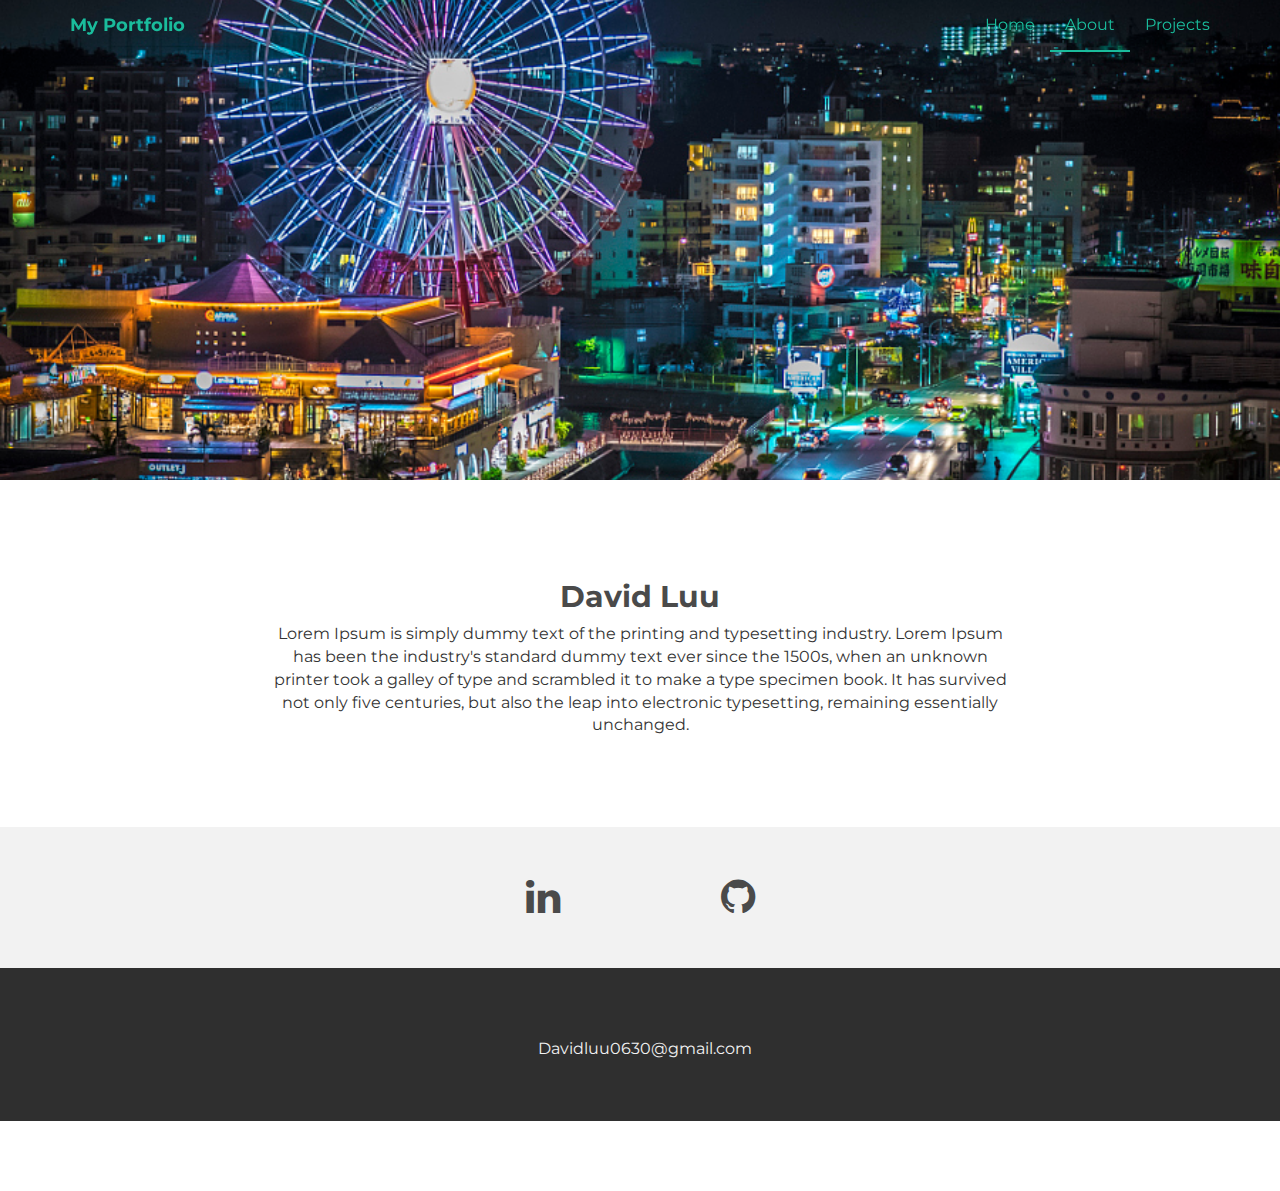
==== about.html @ 6b007e79 "updated portfolio need to add about me portion" ====
<!DOCTYPE html>
<html lang="en">

<head>
    <meta charset="utf-8">
    <meta http-equiv="X-UA-Compatible" content="IE=edge">
    <meta name="viewport" content="width=device-width, initial-scale=1">
    <meta name="description" content="">
    <meta name="author" content="">
    <link rel="shortcut icon" href="assets/ico/favicon.ico">
    <title>David Luu Portfolio</title>
    <!-- Bootstrap core CSS -->
    <link href="assets/css/bootstrap.css" rel="stylesheet">
    <!-- Custom styles for this template -->
    <link href="assets/css/style.css" rel="stylesheet">
    <link href="assets/css/font-awesome.min.css" rel="stylesheet">
</head>

<body>
    <!-- Static navbar -->
    <div class="navbar navbar-default navbar-fixed-top" role="navigation">
        <div class="container">
            <div class="navbar-header">
                <button type="button" class="navbar-toggle" data-toggle="collapse" data-target=".navbar-collapse">
                    <span class="sr-only">Toggle navigation</span>
                    <span class="icon-bar"></span>
                    <span class="icon-bar"></span>
                    <span class="icon-bar"></span>
                </button>
                <a class="navbar-brand" href="index.html">My Portfolio</a>
            </div>
            <div class="navbar-collapse collapse">
                <ul class="nav navbar-nav navbar-right">
                    <li><a href="index.html">Home</a></li>
                    <li class="active"><a href="about.html">About</a></li>
                    <li><a href="index.html#works">Projects</a></li>
                </ul>
            </div>
        </div>
    </div>
    <div id="aboutwrap">
        <div class="container">
            <div class="row">
                <div class="col-lg-6 col-lg-offset-3">
                </div>
            </div>
        </div>
    </div>
    <div class="container">
        <div class="row centered mt mb">
            <div class="col-lg-8 col-lg-offset-2">
                <h2>David Luu</h2>
                <p>Lorem Ipsum is simply dummy text of the printing and typesetting industry. Lorem Ipsum has been the industry's standard dummy text ever since the 1500s, when an unknown printer took a galley of type and scrambled it to make a type specimen book. It has survived not only five centuries, but also the leap into electronic typesetting, remaining essentially unchanged.</p>
            </div>
        </div>
    </div>
    <div id="social">
        <div class="container">
            <div class="row centered">
                <div class="col-lg-4">
                </div>
                <div class="col-lg-2">
                    <a href="https://www.linkedin.com/in/davidluu0630/"><i class="fa fa-linkedin"></i></a>
                </div>
                <div class="col-lg-2">
                    <a href="https://github.com/dluu0630"><i class="fa fa-github"></i></a>
                </div>
                <div class="col-lg-4">
                </div>
            </div>
        </div>
    </div>
    <div id="footerwrap">
        <div class="container">
            <div class="row centered">
                <div class="col-lg-4">
                </div>
                <div class="col-lg-4">
                    <p>Davidluu0630@gmail.com</p>
                </div>
                <div class="col-lg-4">
                </div>
            </div>
        </div>
    </div>
    <!-- Bootstrap core JavaScript -->
    <script src="https://ajax.googleapis.com/ajax/libs/jquery/1.11.0/jquery.min.js"></script>
    <script src="assets/js/bootstrap.min.js"></script>
</body>

</html>
---- assets/css/style.css ----
/* Base Styles, Bootstrap Modifications & Fonts Import */

@import url(http://fonts.googleapis.com/css?family=Montserrat:400,700);


::-moz-selection {
    background: #f2c2c9;
    color: #a4003a;
    text-shadow: none;
}

::selection {
    background: #16a085;
    color: #a4003a;
    text-shadow: none;
}


/* A better looking default horizontal rule*/

hr {
    display: block;
    height: 1px;
    border: 0;
    border-top: 1px solid #ccc;
    margin: 1em 0;
    padding: 0;
}

.centered {
    text-align: center
}

.mt {
    margin-top: 80px;
}

.mb {
    margin-bottom: 80px;
}


/* General styles */

body {
    font-family: 'Montserrat', sans-serif;
    font-weight: 400;
    font-size: 16px;

    -webkit-font-smoothing: antialiased;
    -webkit-overflow-scrolling: touch;
}

h1,
h2,
h3,
h4,
h5,
h6 {
    font-weight: 700;
    color: #4a4a4a;
}


.navbar-brand {
    font-weight: 700;
}

.navbar-default .navbar-brand {
    color: #1abc9c;
}

.navbar-default {
    background-color: transparent;
    border-color: transparent;
}

.navbar-default .navbar-nav>.active>a,
.navbar-default .navbar-nav>.active>a:hover,
.navbar-default .navbar-nav>.active>a:focus {
    color: #1abc9c;
    background-color: transparent;
    border-bottom: 2px solid #1abc9c
}

.navbar-default .navbar-nav>li>a {
    color: #1abc9c;
}


/*  Wrap Sections */

#headerwrap {
    background: url(../img/back.jpg) no-repeat center top;
    margin-top: -70px;
    padding-top: 250px;
    text-align: center;
    background-attachment: relative;
    background-position: center center;
    min-height: 650px;
    width: 100%;

    -webkit-background-size: 100%;
    -moz-background-size: 100%;
    -o-background-size: 100%;
    background-size: 100%;

    -webkit-background-size: cover;
    -moz-background-size: cover;
    -o-background-size: cover;
    background-size: cover;
}

#headerwrap h1 {
    color: #ffffff;
    padding-top: 10px;
    padding-bottom: 20px;
    letter-spacing: 4px;
    font-size: 80px;
    font-weight: bold;
}

#headerwrap h4 {
    font-weight: 400;
    color: #ffffff
}

#social {
    padding-top: 50px;
    padding-bottom: 50px;
    background-color: #f2f2f2;
}

#social i {
    font-size: 40px;
    color: #4a4a4a
}

#social i:hover {
    color: #1abc9c
}

#footerwrap {
    padding-top: 70px;
    padding-bottom: 50px;
    background-color: #2f2f2f;
}

#footerwrap p {
    color: #f2f2f2;
    margin-left: 10px;
}

#workwrap {
    background: url(../img/work.jpg) no-repeat center top;
    margin-top: -70px;
    padding-top: 250px;
    text-align: center;
    background-attachment: relative;
    background-position: center center;
    min-height: 650px;
    width: 100%;

    -webkit-background-size: 100%;
    -moz-background-size: 100%;
    -o-background-size: 100%;
    background-size: 100%;

    -webkit-background-size: cover;
    -moz-background-size: cover;
    -o-background-size: cover;
    background-size: cover;
}

#workwrap h1 {
    color: #ffffff;
    padding-top: 10px;
    padding-bottom: 20px;
    letter-spacing: 4px;
    font-size: 80px;
    font-weight: bold;
}

#workwrap h4 {
    font-weight: 400;
    color: #ffffff
}

#aboutwrap {
    background: url(../img/about.jpg) no-repeat center top;
    margin-top: -70px;
    padding-top: 250px;
    text-align: center;
    background-attachment: relative;
    background-position: center center;
    min-height: 550px;
    width: 100%;

    -webkit-background-size: 100%;
    -moz-background-size: 100%;
    -o-background-size: 100%;
    background-size: 100%;

    -webkit-background-size: cover;
    -moz-background-size: cover;
    -o-background-size: cover;
    background-size: cover;
}


/* Gallery */

.gallery {
    margin-top: 30px;
}

.gallery img:hover {
    opacity: 0.4;
}
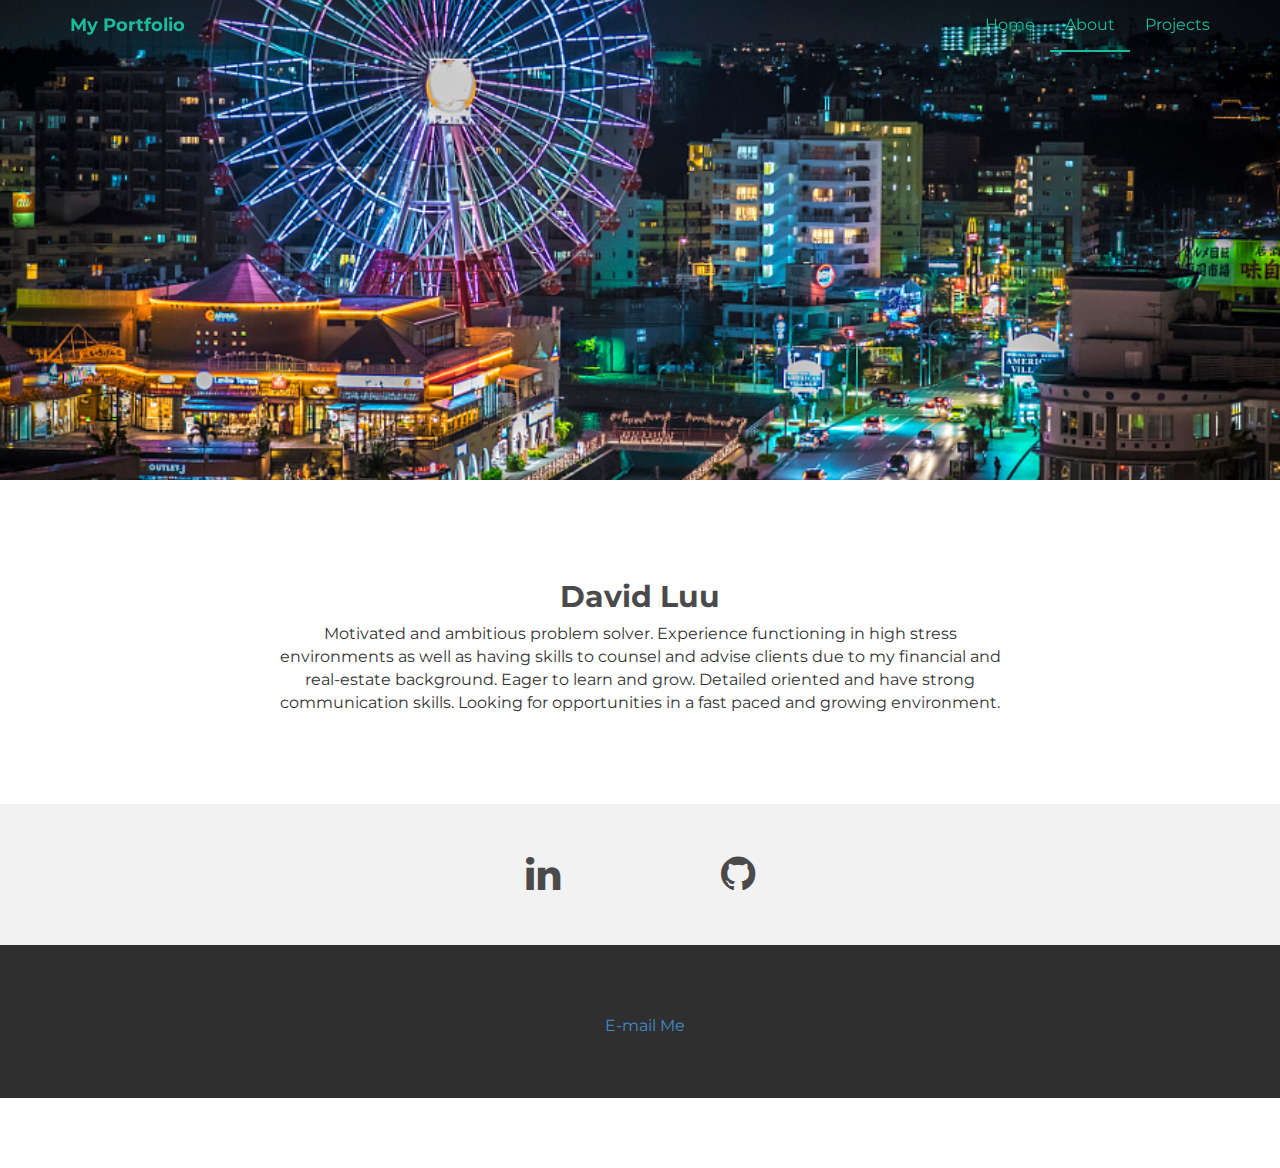
==== commit c1a89502: "added bio to about.html and link to e-mail" ====
--- a/about.html
+++ b/about.html
@@ -50,7 +50,7 @@
         <div class="row centered mt mb">
             <div class="col-lg-8 col-lg-offset-2">
                 <h2>David Luu</h2>
-                <p>Lorem Ipsum is simply dummy text of the printing and typesetting industry. Lorem Ipsum has been the industry's standard dummy text ever since the 1500s, when an unknown printer took a galley of type and scrambled it to make a type specimen book. It has survived not only five centuries, but also the leap into electronic typesetting, remaining essentially unchanged.</p>
+                <p>Motivated and ambitious problem solver. Experience functioning in high stress environments as well as having skills to counsel and advise clients due to my financial and real-estate background. Eager to learn and grow. Detailed oriented and have strong communication skills. Looking for opportunities in a fast paced and growing environment.</p>
             </div>
         </div>
     </div>
@@ -76,7 +76,7 @@
                 <div class="col-lg-4">
                 </div>
                 <div class="col-lg-4">
-                    <p>Davidluu0630@gmail.com</p>
+                    <p><a href="mailto:davidluu0630@gmail.com">E-mail Me</a></p>
                 </div>
                 <div class="col-lg-4">
                 </div>
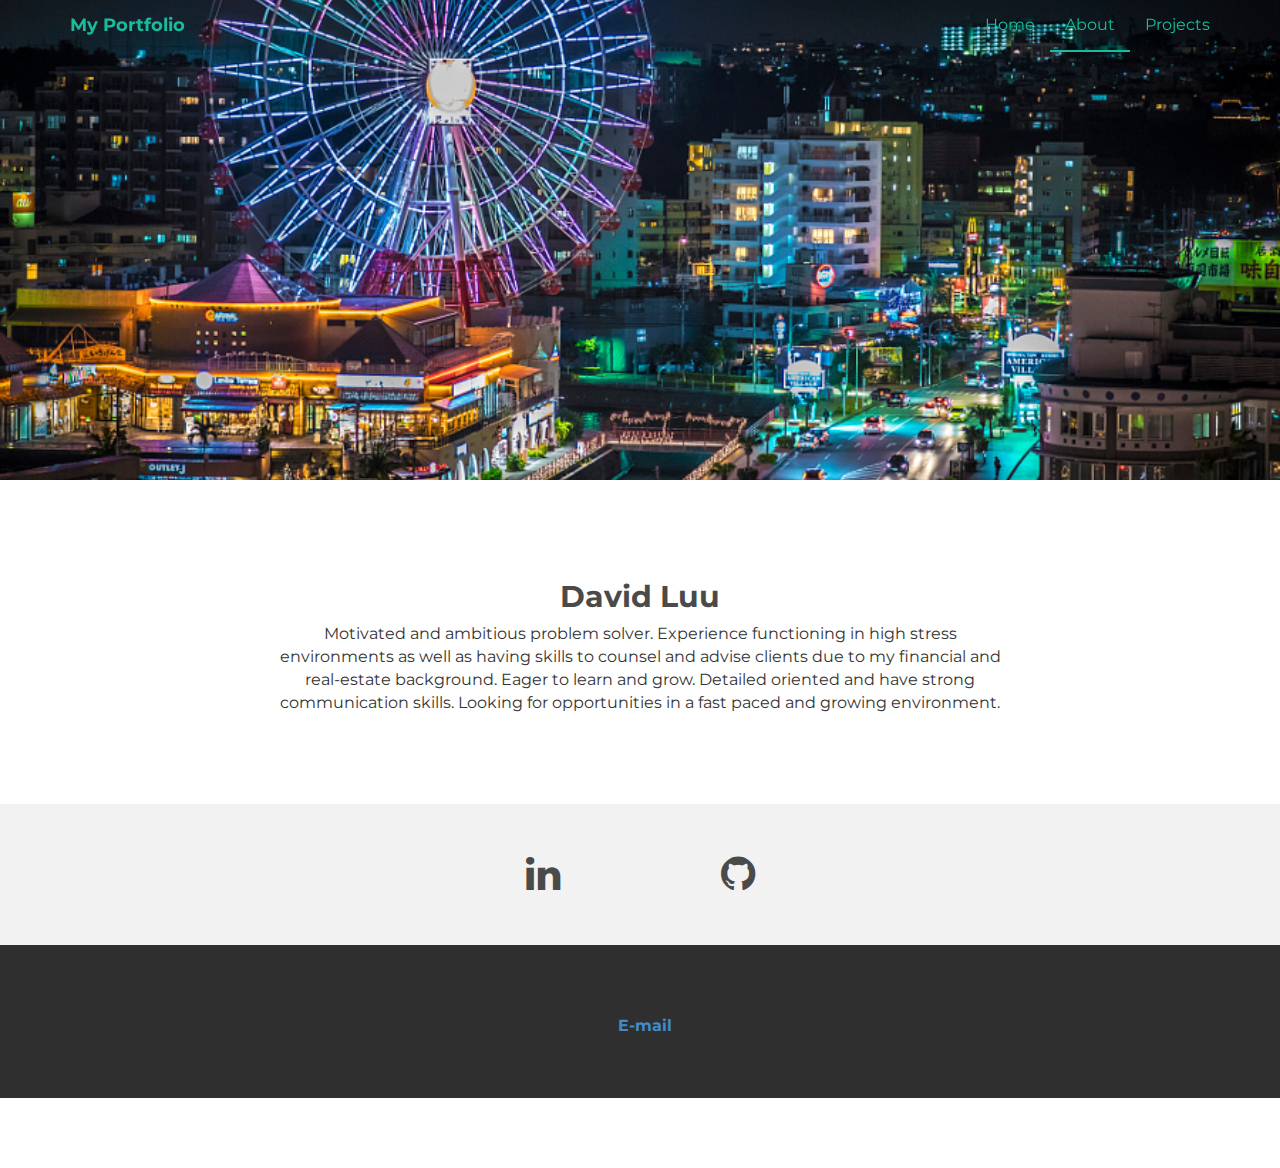
==== commit c721625a: "bolded e-mail" ====
--- a/about.html
+++ b/about.html
@@ -76,7 +76,7 @@
                 <div class="col-lg-4">
                 </div>
                 <div class="col-lg-4">
-                    <p><a href="mailto:davidluu0630@gmail.com">E-mail Me</a></p>
+                    <p><b><a href="mailto:davidluu0630@gmail.com">E-mail</a></b></p>
                 </div>
                 <div class="col-lg-4">
                 </div>
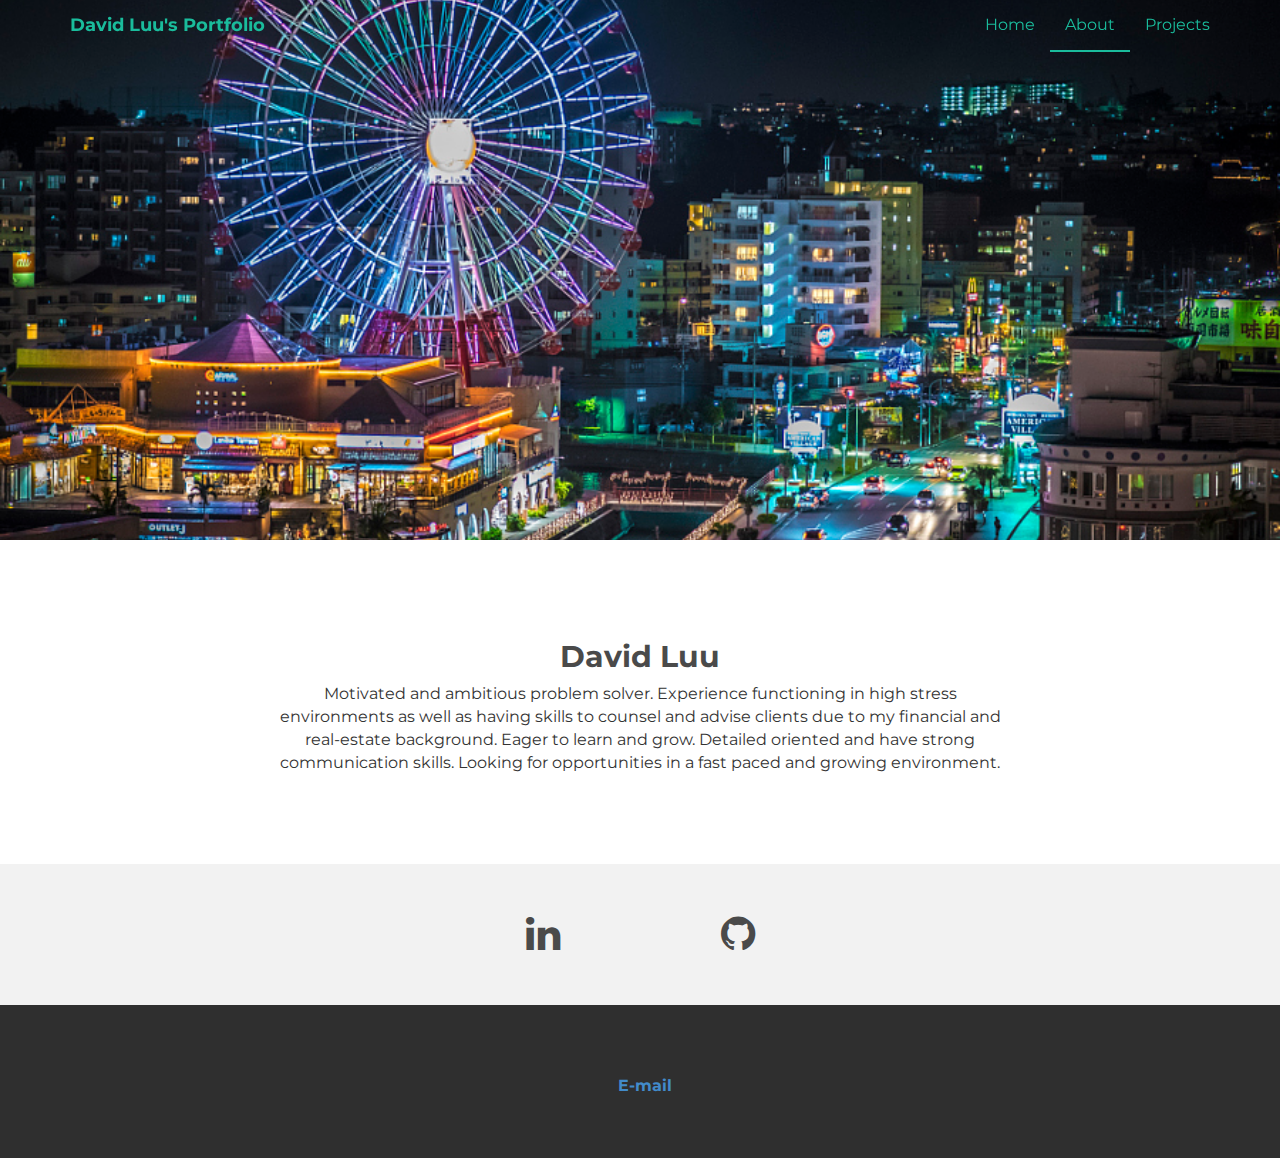
==== commit 954fc06b: "re-did styling" ====
--- a/about.html
+++ b/about.html
@@ -27,7 +27,7 @@
                     <span class="icon-bar"></span>
                     <span class="icon-bar"></span>
                 </button>
-                <a class="navbar-brand" href="index.html">My Portfolio</a>
+                <a class="navbar-brand" href="index.html">David Luu's Portfolio</a>
             </div>
             <div class="navbar-collapse collapse">
                 <ul class="nav navbar-nav navbar-right">
--- a/assets/css/style.css
+++ b/assets/css/style.css
@@ -92,7 +92,7 @@
 
 #headerwrap {
     background: url(../img/back.jpg) no-repeat center top;
-    margin-top: -70px;
+    margin-top: -10px;
     padding-top: 250px;
     text-align: center;
     background-attachment: relative;
@@ -112,11 +112,11 @@
 }
 
 #headerwrap h1 {
-    color: #ffffff;
+    color: #ff0008;
     padding-top: 10px;
     padding-bottom: 20px;
     letter-spacing: 4px;
-    font-size: 80px;
+    font-size: 60px;
     font-weight: bold;
 }
 
@@ -188,8 +188,8 @@
 
 #aboutwrap {
     background: url(../img/about.jpg) no-repeat center top;
-    margin-top: -70px;
-    padding-top: 250px;
+    margin-top: -10px;
+    padding-top: -10px;
     text-align: center;
     background-attachment: relative;
     background-position: center center;
